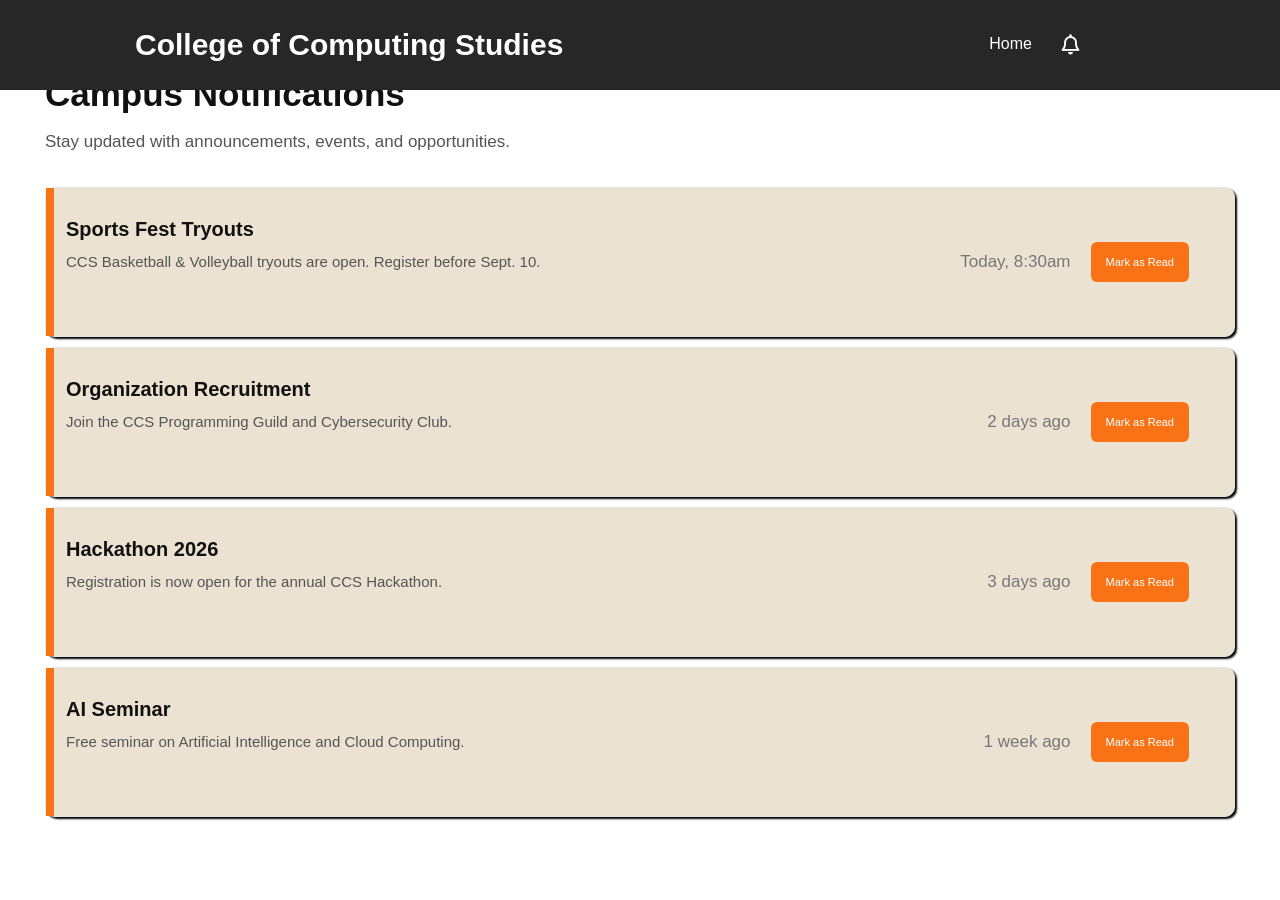
==== notification.html @ 47c7ab88 "Add files via upload" ====
<!doctype html>
<html lang="en">
  <head>
    <meta charset="UTF-8" />
    <meta name="viewport" content="width=device-width, initial-scale=1.0" />
    <link
      rel="stylesheet"
      href="https://cdnjs.cloudflare.com/ajax/libs/font-awesome/6.5.2/css/all.min.css"
    />
    <title>Notification Page</title>
    <link rel="stylesheet" href="style.css" />
  </head>

  <body>
    <header>
      <nav>
        <section>
          <img src="logos/ccs.png" alt="" />
          <h1>College of Computing Studies</h1>
        </section>
        <ul>
          <li><a href="index.html">Home</a></li>
          <li>
            <a href="test.html" class="active"
              ><i class="fa-regular fa-bell"></i
            ></a>
          </li>
        </ul>
      </nav>
    </header>

    <main>
      <section class="notification-page">
        <header>
          <h2>Campus Notifications</h2>
          <p>Stay updated with announcements, events, and opportunities.</p>
        </header>

        <article class="notification">
          <section>
            <h3>Sports Fest Tryouts</h3>
            <p>
              CCS Basketball & Volleyball tryouts are open. Register before
              Sept. 10.
            </p>
          </section>

          <section class="actions">
            <time>Today, 8:30am</time>
            <button>Mark as Read</button>
          </section>
        </article>

        <article class="notification">
          <section>
            <h3>Organization Recruitment</h3>
            <p>Join the CCS Programming Guild and Cybersecurity Club.</p>
          </section>

          <section class="actions">
            <time>2 days ago</time>
            <button>Mark as Read</button>
          </section>
        </article>

        <article class="notification">
          <section>
            <h3>Hackathon 2026</h3>
            <p>Registration is now open for the annual CCS Hackathon.</p>
          </section>

          <section class="actions">
            <time>3 days ago</time>
            <button>Mark as Read</button>
          </section>
        </article>

        <article class="notification">
          <section>
            <h3>AI Seminar</h3>
            <p>Free seminar on Artificial Intelligence and Cloud Computing.</p>
          </section>

          <section class="actions">
            <time>1 week ago</time>
            <button>Mark as Read</button>
          </section>
        </article>
      </section>
    </main>
  </body>
</html>
---- style.css ----
* {
  margin: 0;
  padding: 0;
  box-sizing: border-box;
  font-family: "Segoe UI", Tahoma, Geneva, Verdana, sans-serif;
}

html {
  scroll-behavior: smooth;
}

body {
  min-height: 100vh;
  background: url("backgrounds/background.png");
  background-size: cover;
  background-position: center;
  background-attachment: fixed;
}
body > header {
  position: fixed;
  top: 0;
  left: 0;
  width: 100%;
  z-index: 1000;
}
nav {
  display: flex;
  justify-content: space-between;
  align-items: center;
  background: #282727;
  color: white;
  padding: 0 60px;
  height: 90px;
  padding-right: 200px;
}

nav section {
  display: flex;
  align-items: center;
  gap: 15px;
}

nav img {
  width: 60px;
}

nav section h1 {
  font-size: 30px;
}

nav ul {
  display: flex;
  list-style: none;
  gap: 30px;
}

nav ul li {
  cursor: pointer;
  transition: 0.3s;
}

nav a {
  text-decoration: none;
  color: white;
}

nav ul li:hover {
  transform: scale(1.1);
}

nav a::after {
  content: "";
  position: absolute;
  left: 50%;
  bottom: -4px;
  width: 0;
  height: 2px;
  background: #f97316;
  border-radius: 10px;
  transform: translateX(-50%);
  transition: width 0.3s ease;
}

nav a:hover {
  color: #f97316;
  transform: translateY(-2px);
}

nav a:hover::after {
  width: 100%;
}

i {
  font-size: 20px;
}

.homepage {
  max-width: 1700px;
  margin: auto;
  padding: 40px;
  min-height: 100vh;
  padding-top: 170px;
}

.homepage > section {
  display: flex;
  justify-content: center;
  gap: 30px;
  flex-wrap: wrap;
}

.welcome-box {
  flex: 1;
  min-width: 320px;
  max-width: 800px;
  min-height: 300px;
  background: #f97316;
  color: white;
  border-radius: 20px;
  padding: 40px;
  display: flex;
  flex-direction: column;
  justify-content: center;
  box-shadow: 5px 5px 10px rgba(0, 0, 0, 0.3);
  background-image: url(backgrounds/bg.png);
  background-repeat: no-repeat;
  background-size: cover;
  background-position: center;
}

.welcome-box h1 {
  font-size: 35px;
  margin-bottom: 20px;
}

.welcome-box p {
  font-size: 17px;
  margin-bottom: 35px;
  line-height: 1.6;
}

.welcome-box button {
  width: 200px;
  height: 50px;
  border: none;
  border-radius: 10px;
  font-size: 20px;
  cursor: pointer;
  transition: 0.3s;
}

.welcome-box button:hover {
  background: #282727;
  color: white;
}

.language-box {
  flex: 1;
  min-width: 320px;
  max-width: 800px;
  min-height: 300px;
  background: #ece2d2;
  border-radius: 20px;
  padding: 30px;
  box-shadow: 5px 5px 10px rgba(0, 0, 0, 0.3);
}

.language-box h1 {
  font-size: 35px;
  color: #373737;
  margin-bottom: 25px;
}

.language-box section {
  display: flex;
  justify-content: center;
  flex-wrap: wrap;
  gap: 15px;
}

.language-box img {
  width: 70px;
  height: 70px;
  object-fit: contain;
  transition: 0.3s;
}

.language-box img:hover {
  transform: scale(1.1);
}

.homepage h2 {
  text-align: center;
  font-size: 34px;
  margin: 60px 0 40px;
}

.programs {
  display: flex;
  justify-content: center;
  gap: 35px;
  flex-wrap: wrap;
}

.programs article {
  background: #ece2d2;
  flex: 1;
  min-width: 320px;
  max-width: 450px;
  border-radius: 20px;
  padding: 25px;
  box-shadow: 5px 5px 10px rgba(0, 0, 0, 0.3);
  transition: 0.3s;
}

.programs article:hover {
  transform: translateY(-8px);
}

.programs header {
  display: flex;
  justify-content: center;
  align-items: center;
  gap: 12px;
  margin-bottom: 20px;
}

.programs header img {
  width: 60px;
}

.programs header h3 {
  font-size: 22px;
}

.programs ul {
  padding-left: 35px;
  line-height: 1.8;
  color: #444;
}

.courses-section {
  width: 100%;
  min-height: 100vh;
  padding: 50px 70px;
  display: flex;
  flex-direction: column;
  gap: 20px;
}

.courses-section h1 {
  font-size: 30px;
  font-weight: 700;
  color: #111111;
  margin-bottom: 35px;
  margin-top: 90px;
}

.course-card {
  background-color: #e6dfd1;
  border-radius: 8px;
  box-shadow: 3px 5px 12px rgba(0, 0, 0, 0.15);
  display: flex;
  align-items: center;
  padding: 25px 35px 25px 30px;
  border-left: 8px solid #f47920;
  gap: 30px;
  margin-bottom: 30px;
  height: 200px;
}

.course-info {
  flex: 1 1 50%;
  padding-right: 15px;
}

.course-info h2 {
  font-size: 30px;
  font-weight: 700;
  color: #111111;
  margin-bottom: 12px;
}

.course-info p {
  font-size: 15px;
  color: #555555;
  line-height: 1.6;
}

.course-tech {
  flex: 1 1 35%;
  display: flex;
  flex-direction: column;
  gap: 12px;
}

.course-tech h3 {
  font-size: 17px;
  font-weight: 700;
  color: #333333;
  margin-bottom: 15px;
}

.tech-icons {
  display: flex;
  gap: 16px;
  max-width: 320px;
}

.tech-icons img {
  width: 70px;
  height: 70px;
  object-fit: contain;
  transition: transform 0.2s ease;
}

.tech-icons img:hover {
  transform: scale(1.2);
  cursor: pointer;
}

.course-action {
  flex: 0 0 auto;
  margin-left: auto;
}

.course-action button {
  background-color: #f47920;
  color: #ffffff;
  border: none;
  border-radius: 6px;
  padding: 10px 30px;
  font-size: 11px;
  font-weight: 700;
  cursor: pointer;
  box-shadow: 1px 3px 6px rgba(244, 121, 32, 0.3);
  transition: all 0.2s ease;
  height: 40px;
  margin-right: 20px;
}

.course-action button:hover {
  background-color: #d9691a;
  transform: translateY(-2px);
  box-shadow: 2px 6px 12px rgba(244, 121, 32, 0.4);
}

.learning-experience {
  min-height: 100vh;
  padding: 60px 70px;
  display: grid;
  grid-template-columns: repeat(3, 1fr);
  gap: 25px;
}

.learning-experience > header {
  grid-column: 1 / -1;
  margin-bottom: 20px;
}

.learning-experience > header h2 {
  font-size: 35px;
  font-weight: 700;
  color: #111111;
  margin-bottom: 15px;
  text-align: center;
  margin-top: 50px;
}

.learning-experience > header p {
  font-size: 15px;
  color: #666666;
  text-align: center;
}

.learning-experience article {
  background-color: #e6dfd1;
  border-radius: 12px;
  padding: 30px 25px 25px;
  box-shadow: 3px 5px 12px rgba(0, 0, 0, 0.15);
  display: flex;
  flex-direction: column;
  position: relative;
  height: 315px;
  transition:
    transform 0.3s ease,
    box-shadow 0.3s ease;
}

.learning-experience article img {
  width: 50px;
  height: 50px;
  border-radius: 50%;
  position: absolute;
  top: 30px;
  left: 25px;
  object-fit: contain;
  background-color: #f47920;
  padding: 4px;
  mix-blend-mode: multiply;
  transition: transform 0.4s ease;
}

.learning-experience article h3 {
  font-size: 25px;
  font-weight: 700;
  color: #111111;
  margin-bottom: 5px;
  padding-left: 60px;
}

.learning-experience article p {
  margin-left: 60px;
  font-size: 15px;
  color: #6b6b6b;
  line-height: 1.6;
  margin-bottom: 20px;
}

.learning-experience article button {
  background-color: #f47920;
  color: #ffffff;
  border: none;
  border-radius: 6px;
  padding: 13px 22px;
  font-size: 11px;
  font-weight: 700;
  cursor: pointer;
  transition: all 0.2s ease;
  height: 130px;
  width: 150px;
  align-self: flex-end;

  margin-right: 10px;
  margin-bottom: 10px;
}

.learning-experience article:hover {
  transform: translateY(-8px);
  box-shadow: 5px 15px 25px rgba(0, 0, 0, 0.2);
}

.learning-experience button:hover {
  background-color: #d9691a;
  transform: translateY(-2px);
  box-shadow: 2px 6px 12px rgba(244, 121, 32, 0.4);
}

.learning-experience ul {
  padding-left: 100px;
  line-height: 1.8;
  color: #444;
  padding-bottom: 20px;
  list-style: none;
  line-height: 1.8;
  font-size: 17px;
}

.learning-experience li {
  position: relative;
}

.learning-experience li::before {
  content: "✓";
  color: #f97316;
  position: absolute;
  font-weight: bold;
  left: -20px;
}

.facilities {
  padding: 60px 8%;
}

.page-header {
  margin-top: 110px;
  text-align: center;
  margin-bottom: 60px;
}

.page-header h2 {
  font-size: 3rem;
  color: #222;
  margin-bottom: 15px;
}

.page-header p {
  max-width: 700px;
  margin: auto;
  color: #666;
  line-height: 1.8;
}

.facility-grid {
  display: grid;
  grid-template-columns: repeat(auto-fit, minmax(350px, 1fr));
  gap: 40px;
}

.facility-grid article {
  display: flex;
  flex-direction: column;
  background: #e6dfd1;
  border-radius: 18px;
  overflow: hidden;
  box-shadow: 0 10px 25px rgba(0, 0, 0, 0.15);
  transition: 0.35s;
}

.facility-grid article:hover {
  transform: translateY(-8px);
}

figure {
  margin: 0;
}

figure img {
  width: 100%;
  height: 240px;
  object-fit: cover;
  display: block;
}

figcaption {
  padding: 20px;
  font-size: 1.5rem;
  font-weight: bold;
}

.facility-grid p {
  padding: 0 20px;
  line-height: 1.7;
  color: #555;
  flex-grow: 1;
}

article footer {
  padding: 25px 20px;
}

article footer a {
  display: inline-block;
  padding: 12px 22px;
  background: #f97316;
  color: white;
  text-decoration: none;
  border-radius: 40px;
  transition: 0.3s;
}

article footer a:hover {
  background: #d86e00;
}

.faculty-section {
  width: 90%;
  max-width: 1200px;
  margin: auto;
  padding: 70px 0;
}

.faculty-section header {
  position: static;
  width: 100%;
  text-align: center;
  margin-top: 50px;
  margin-bottom: 50px;
}

.faculty-section header h2 {
  font-size: 30px;
  color: #0c0c0c;
  margin-bottom: 15px;
}

.faculty-section header p {
  color: #555;
  font-size: 18px;
}

.faculty {
  display: grid;
  grid-template-columns: repeat(auto-fit, minmax(280px, 1fr));
  gap: 35px;
}

.faculty article {
  background: #e6dfd1;
  border-radius: 18px;
  padding: 30px;
  text-align: center;
  box-shadow: 0 12px 30px rgba(0, 0, 0, 0.15);
  box-shadow: 1px 1px 2px black;
  transition: 0.35s;
}

.faculty article:hover {
  transform: translateY(-12px);
  box-shadow: 0 18px 35px rgba(0, 0, 0, 0.2);
}

.faculty img {
  width: 140px;
  height: 140px;
  border-radius: 50%;
  object-fit: cover;
  border: 5px solid #f97316;
  margin-bottom: 20px;
}

.faculty h3 {
  color: #333;
  margin-bottom: 12px;
}

.faculty p {
  display: inline-block;
  border-bottom: 1px solid #f97316;
  color: rgb(0, 0, 0);
  padding: 10px 18px;
  font-size: 14px;
  font-weight: 600;
}

.footer {
  margin-top: 80px;
  background: #282727;
  color: white;
  padding: 60px 8% 20px;
}

.footer-container {
  display: flex;
  justify-content: space-between;
  gap: 60px;
  flex-wrap: wrap;
}

.footer-about {
  flex: 2;
  min-width: 280px;
}

.footer-contact {
  display: flex;
  flex-direction: column;
  min-width: 250px;
  font-style: normal;
}

.footer-about h2,
.footer-contact h3 {
  margin-bottom: 20px;
  color: #f97316;
}

.footer-about p,
.footer-contact p {
  color: #d9d9d9;
  line-height: 1.8;
}

.footer-contact > section {
  display: flex;
  gap: 30px;
}

.footer hr {
  border: none;
  border-top: 1px solid #555;
  margin: 35px 0 20px;
}

.copyright {
  text-align: center;
  color: #bfbfbf;
  font-size: 14px;
}

.notification-page {
  display: flex;
  flex-direction: column;
  justify-content: center;
  background: url("backgrounds/background.png");
  background-size: cover;
  background-position: center;
  background-attachment: fixed;
  min-height: 100vh;
  padding: 70px 45px;
  min-width: 100%;
}

.notification-page h2 {
  font-size: 35px;
  color: #111;
  margin-bottom: 18px;
}

.notification-page p {
  font-size: 17px;
  color: #555;
  margin-bottom: 35px;
}

.notification {
  height: 150px;
  border: 1px solid #e5e5e5;
  border-radius: 10px;
  margin-bottom: 10px;
  display: flex;
  justify-content: space-between;
  align-items: center;
  padding: 0 45px 0 20px;
  position: relative;
  transition: 0.5;
  background-color: #ece2d2;
  box-shadow: 2px 2px 2px black;
}

.notification::before {
  content: "";
  position: absolute;
  left: 0;
  height: 100%;
  width: 8px;
  background: #f97316;
}

.notification:hover {
  transform: scale(1.02);
  box-shadow: 3px 3px 3px black;
}

.notification h3 {
  font-size: 20px;
  margin-bottom: 12px;
  color: #111;
}

.notification p {
  font-size: 15px;
  color: #555;
}

.notification time {
  font-size: 17px;
  color: #777;
}

.actions {
  display: flex;
  align-items: center;
  gap: 20px;
}

.actions button {
  height: 40px;
}

.actions button {
  border: none;
  background: #f97316;
  color: white;
  padding: 8px 15px;
  border-radius: 6px;
  font-size: 11px;
  cursor: pointer;
  transition: 0.3s;
}
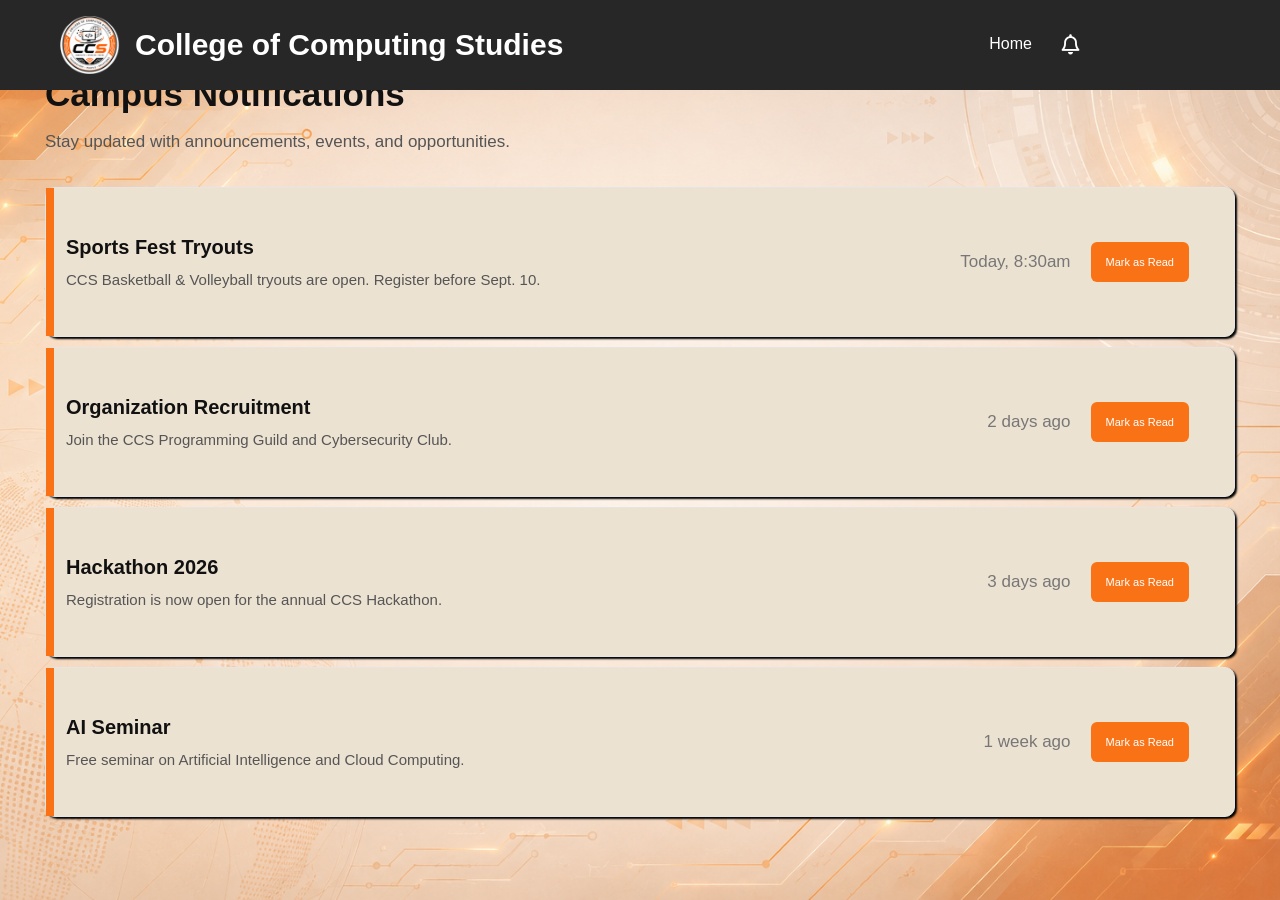
==== commit 07b8ab90: "Add files via upload" ====
--- a/notification.html
+++ b/notification.html
@@ -21,7 +21,7 @@
         <ul>
           <li><a href="index.html">Home</a></li>
           <li>
-            <a href="test.html" class="active"
+            <a href="notification.html" class="active"
               ><i class="fa-regular fa-bell"></i
             ></a>
           </li>
--- a/style.css
+++ b/style.css
@@ -303,13 +303,14 @@
 
 .tech-icons {
   display: flex;
+  flex-wrap: wrap;
   gap: 16px;
-  max-width: 320px;
+  max-width: 100%;
 }
 
 .tech-icons img {
-  width: 70px;
-  height: 70px;
+  width: 60px;
+  height: 60px;
   object-fit: contain;
   transition: transform 0.2s ease;
 }
@@ -381,7 +382,6 @@
   display: flex;
   flex-direction: column;
   position: relative;
-  height: 315px;
   transition:
     transform 0.3s ease,
     box-shadow 0.3s ease;
@@ -427,10 +427,9 @@
   font-weight: 700;
   cursor: pointer;
   transition: all 0.2s ease;
-  height: 130px;
+  height: 50px;
   width: 150px;
   align-self: flex-end;
-
   margin-right: 10px;
   margin-bottom: 10px;
 }
@@ -697,14 +696,15 @@
   margin-bottom: 18px;
 }
 
-.notification-page p {
+.notification-page > header p {
   font-size: 17px;
   color: #555;
   margin-bottom: 35px;
 }
 
 .notification {
-  height: 150px;
+  min-height: 150px;
+  padding: 20px;
   border: 1px solid #e5e5e5;
   border-radius: 10px;
   margin-bottom: 10px;
